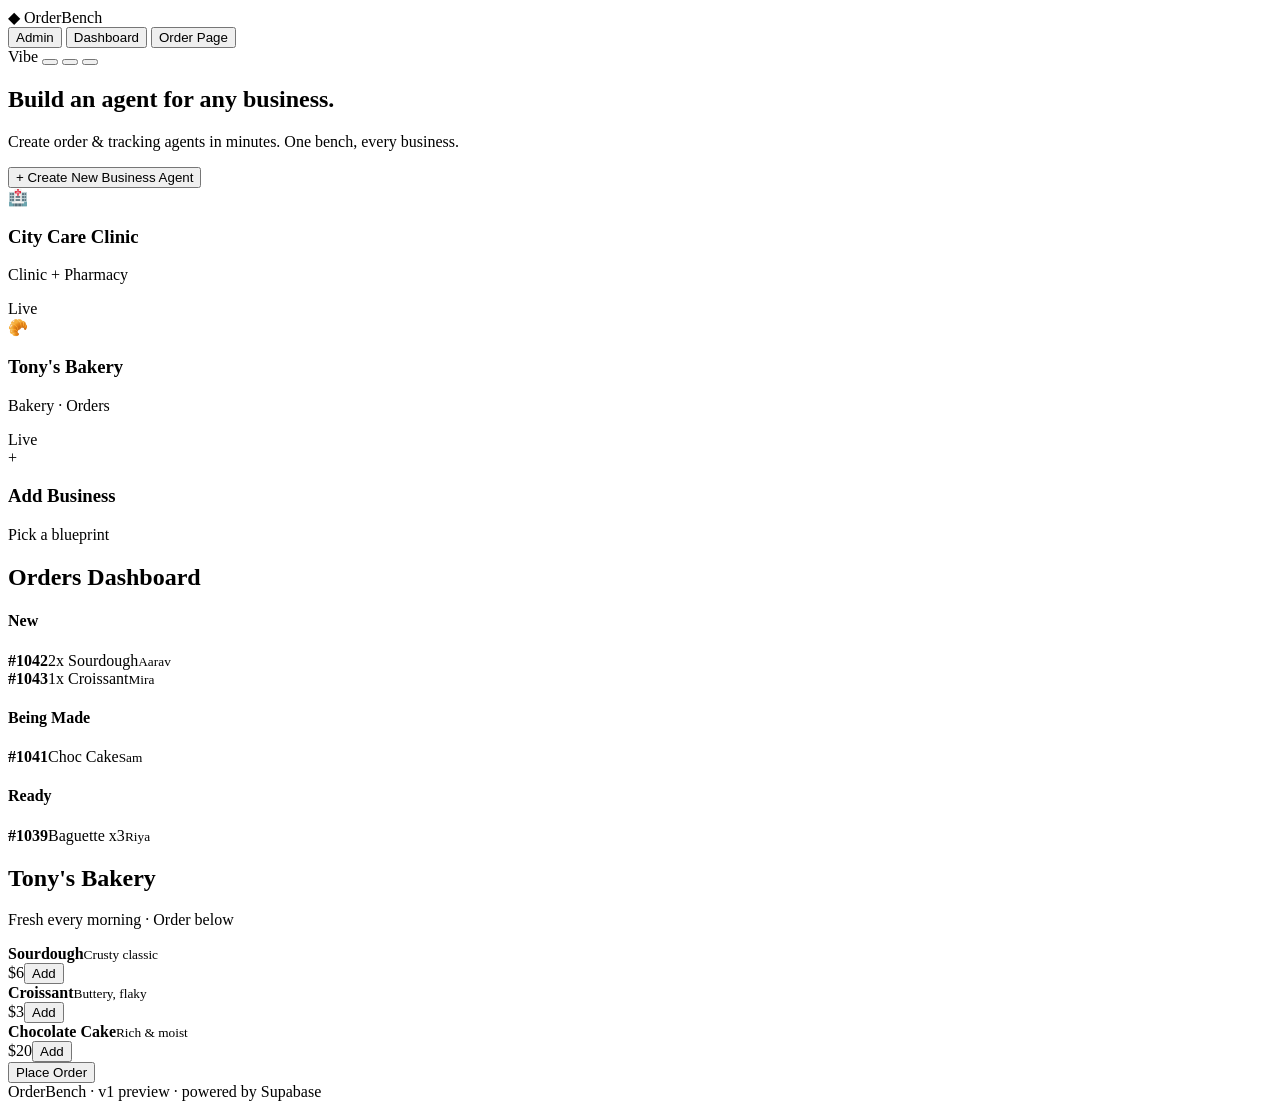
==== index.html @ 8901710a "Add files via upload" ====
<!DOCTYPE html>
<html lang="en" data-theme="metallic">
<head>
  <meta charset="UTF-8" />
  <meta name="viewport" content="width=device-width, initial-scale=1.0" />
  <meta name="theme-color" content="#1f2933" />
  <title>OrderBench — Business Agents</title>
  <link rel="stylesheet" href="css/styles.css" />
  <link rel="manifest" href="manifest.json" />
</head>
<body>
  <!-- ===== Top Navigation ===== -->
  <header class="topbar">
    <div class="brand">
      <span class="brand-mark">◆</span>
      <span class="brand-name">OrderBench</span>
    </div>
    <nav class="nav">
      <button class="nav-link active" data-screen="admin">Admin</button>
      <button class="nav-link" data-screen="staff">Dashboard</button>
      <button class="nav-link" data-screen="customer">Order Page</button>
    </nav>
    <div class="theme-switch">
      <span class="theme-label">Vibe</span>
      <button class="swatch" data-theme="warm" title="Warm"></button>
      <button class="swatch" data-theme="professional" title="Professional"></button>
      <button class="swatch active" data-theme="metallic" title="Metallic Professional"></button>
    </div>
  </header>

  <main class="stage">
    <!-- ===== ADMIN SCREEN ===== -->
    <section class="screen active" id="screen-admin">
      <div class="hero">
        <h1 class="hero-title">Build an agent for any business.</h1>
        <p class="hero-sub">Create order &amp; tracking agents in minutes. One bench, every business.</p>
        <button class="btn btn-primary pulse">+ Create New Business Agent</button>
      </div>
      <div class="grid">
        <article class="card lift">
          <div class="card-icon">🏥</div>
          <h3>City Care Clinic</h3>
          <p class="muted">Clinic + Pharmacy</p>
          <span class="pill">Live</span>
        </article>
        <article class="card lift">
          <div class="card-icon">🥐</div>
          <h3>Tony's Bakery</h3>
          <p class="muted">Bakery · Orders</p>
          <span class="pill">Live</span>
        </article>
        <article class="card lift card-dashed">
          <div class="card-icon">+</div>
          <h3>Add Business</h3>
          <p class="muted">Pick a blueprint</p>
        </article>
      </div>
    </section>

    <!-- ===== STAFF DASHBOARD ===== -->
    <section class="screen" id="screen-staff">
      <h2 class="screen-title">Orders Dashboard</h2>
      <div class="board">
        <div class="column">
          <h4 class="col-head new">New</h4>
          <div class="ticket lift"><strong>#1042</strong><span>2x Sourdough</span><small>Aarav</small></div>
          <div class="ticket lift"><strong>#1043</strong><span>1x Croissant</span><small>Mira</small></div>
        </div>
        <div class="column">
          <h4 class="col-head making">Being Made</h4>
          <div class="ticket lift"><strong>#1041</strong><span>Choc Cake</span><small>Sam</small></div>
        </div>
        <div class="column">
          <h4 class="col-head ready">Ready</h4>
          <div class="ticket lift"><strong>#1039</strong><span>Baguette x3</span><small>Riya</small></div>
        </div>
      </div>
    </section>

    <!-- ===== CUSTOMER PAGE ===== -->
    <section class="screen" id="screen-customer">
      <h2 class="screen-title">Tony's Bakery</h2>
      <p class="muted center">Fresh every morning · Order below</p>
      <div class="menu">
        <div class="menu-item lift"><div><strong>Sourdough</strong><small class="muted">Crusty classic</small></div><span class="price">$6</span><button class="btn btn-mini">Add</button></div>
        <div class="menu-item lift"><div><strong>Croissant</strong><small class="muted">Buttery, flaky</small></div><span class="price">$3</span><button class="btn btn-mini">Add</button></div>
        <div class="menu-item lift"><div><strong>Chocolate Cake</strong><small class="muted">Rich &amp; moist</small></div><span class="price">$20</span><button class="btn btn-mini">Add</button></div>
      </div>
      <button class="btn btn-primary full">Place Order</button>
    </section>
  </main>

  <footer class="foot"><span class="muted">OrderBench · v1 preview · powered by Supabase</span></footer>
  <script src="js/app.js"></script>
</body>
</html>
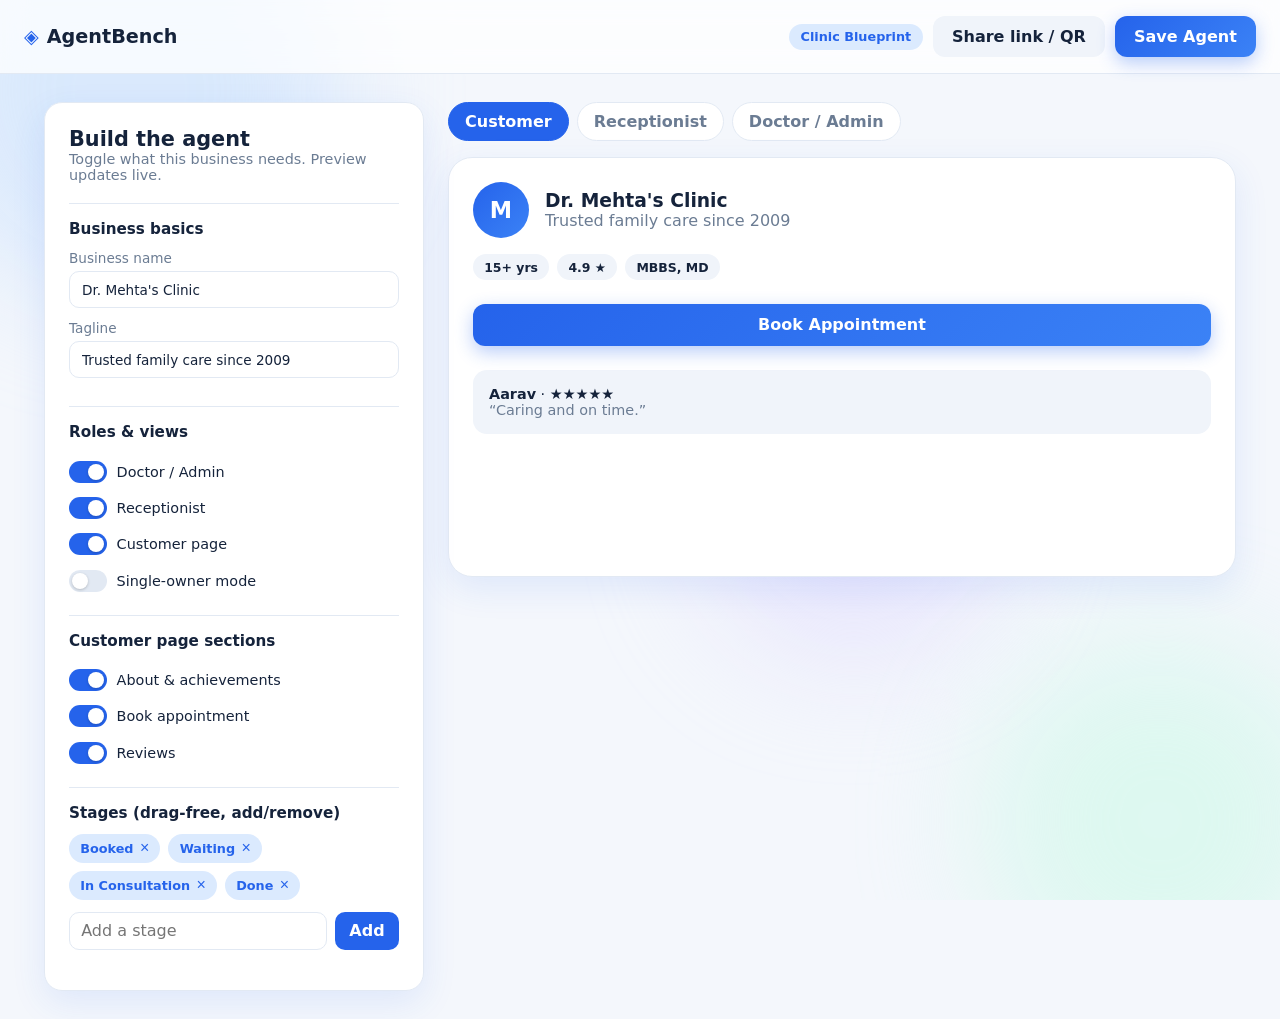
==== commit f12cdac0: "Add files via upload" ====
--- a/index.html
+++ b/index.html
@@ -1,96 +1,113 @@
 <!DOCTYPE html>
-<html lang="en" data-theme="metallic">
+<html lang="en">
 <head>
   <meta charset="UTF-8" />
   <meta name="viewport" content="width=device-width, initial-scale=1.0" />
-  <meta name="theme-color" content="#1f2933" />
-  <title>OrderBench — Business Agents</title>
+  <meta name="theme-color" content="#2563eb" />
+  <title>AgentBench — Build business agents</title>
   <link rel="stylesheet" href="css/styles.css" />
   <link rel="manifest" href="manifest.json" />
 </head>
 <body>
-  <!-- ===== Top Navigation ===== -->
+  <div class="bg-orbs" aria-hidden="true">
+    <span class="orb orb-1"></span><span class="orb orb-2"></span><span class="orb orb-3"></span>
+  </div>
+
   <header class="topbar">
-    <div class="brand">
-      <span class="brand-mark">◆</span>
-      <span class="brand-name">OrderBench</span>
-    </div>
-    <nav class="nav">
-      <button class="nav-link active" data-screen="admin">Admin</button>
-      <button class="nav-link" data-screen="staff">Dashboard</button>
-      <button class="nav-link" data-screen="customer">Order Page</button>
-    </nav>
-    <div class="theme-switch">
-      <span class="theme-label">Vibe</span>
-      <button class="swatch" data-theme="warm" title="Warm"></button>
-      <button class="swatch" data-theme="professional" title="Professional"></button>
-      <button class="swatch active" data-theme="metallic" title="Metallic Professional"></button>
+    <div class="brand"><span class="brand-mark">◈</span> AgentBench</div>
+    <div class="top-actions">
+      <span class="chip" id="bizName">Clinic Blueprint</span>
+      <button class="btn btn-ghost" id="shareBtn">Share link / QR</button>
+      <button class="btn btn-primary" id="saveBtn">Save Agent</button>
     </div>
   </header>
 
-  <main class="stage">
-    <!-- ===== ADMIN SCREEN ===== -->
-    <section class="screen active" id="screen-admin">
-      <div class="hero">
-        <h1 class="hero-title">Build an agent for any business.</h1>
-        <p class="hero-sub">Create order &amp; tracking agents in minutes. One bench, every business.</p>
-        <button class="btn btn-primary pulse">+ Create New Business Agent</button>
+  <main class="bench">
+    <!-- ===== LEFT: GUIDED PANEL ===== -->
+    <aside class="panel">
+      <h2 class="panel-title">Build the agent</h2>
+      <p class="panel-sub">Toggle what this business needs. Preview updates live.</p>
+
+      <section class="group">
+        <h3>Business basics</h3>
+        <label class="field"><span>Business name</span>
+          <input type="text" id="inpName" value="Dr. Mehta's Clinic" /></label>
+        <label class="field"><span>Tagline</span>
+          <input type="text" id="inpTag" value="Trusted family care since 2009" /></label>
+      </section>
+
+      <section class="group">
+        <h3>Roles &amp; views</h3>
+        <label class="toggle"><input type="checkbox" data-role="doctor" checked><span class="slider"></span>Doctor / Admin</label>
+        <label class="toggle"><input type="checkbox" data-role="reception" checked><span class="slider"></span>Receptionist</label>
+        <label class="toggle"><input type="checkbox" data-role="customer" checked><span class="slider"></span>Customer page</label>
+        <label class="toggle"><input type="checkbox" data-role="single"><span class="slider"></span>Single-owner mode</label>
+      </section>
+
+      <section class="group">
+        <h3>Customer page sections</h3>
+        <label class="toggle"><input type="checkbox" data-sec="about" checked><span class="slider"></span>About &amp; achievements</label>
+        <label class="toggle"><input type="checkbox" data-sec="book" checked><span class="slider"></span>Book appointment</label>
+        <label class="toggle"><input type="checkbox" data-sec="reviews" checked><span class="slider"></span>Reviews</label>
+      </section>
+
+      <section class="group">
+        <h3>Stages (drag-free, add/remove)</h3>
+        <div class="stages" id="stages">
+          <span class="stage-pill">Booked <button class="x">×</button></span>
+          <span class="stage-pill">Waiting <button class="x">×</button></span>
+          <span class="stage-pill">In Consultation <button class="x">×</button></span>
+          <span class="stage-pill">Done <button class="x">×</button></span>
+        </div>
+        <div class="add-row"><input type="text" id="newStage" placeholder="Add a stage" /><button class="btn btn-mini" id="addStage">Add</button></div>
+      </section>
+    </aside>
+
+    <!-- ===== RIGHT: LIVE PREVIEW ===== -->
+    <section class="preview">
+      <div class="preview-tabs" id="previewTabs">
+        <button class="ptab active" data-view="customer">Customer</button>
+        <button class="ptab" data-view="reception">Receptionist</button>
+        <button class="ptab" data-view="doctor">Doctor / Admin</button>
       </div>
-      <div class="grid">
-        <article class="card lift">
-          <div class="card-icon">🏥</div>
-          <h3>City Care Clinic</h3>
-          <p class="muted">Clinic + Pharmacy</p>
-          <span class="pill">Live</span>
-        </article>
-        <article class="card lift">
-          <div class="card-icon">🥐</div>
-          <h3>Tony's Bakery</h3>
-          <p class="muted">Bakery · Orders</p>
-          <span class="pill">Live</span>
-        </article>
-        <article class="card lift card-dashed">
-          <div class="card-icon">+</div>
-          <h3>Add Business</h3>
-          <p class="muted">Pick a blueprint</p>
-        </article>
-      </div>
-    </section>
 
-    <!-- ===== STAFF DASHBOARD ===== -->
-    <section class="screen" id="screen-staff">
-      <h2 class="screen-title">Orders Dashboard</h2>
-      <div class="board">
-        <div class="column">
-          <h4 class="col-head new">New</h4>
-          <div class="ticket lift"><strong>#1042</strong><span>2x Sourdough</span><small>Aarav</small></div>
-          <div class="ticket lift"><strong>#1043</strong><span>1x Croissant</span><small>Mira</small></div>
+      <div class="device">
+        <!-- Customer view -->
+        <div class="view active" id="view-customer">
+          <div class="doc-hero">
+            <div class="avatar">M</div>
+            <div><h3 id="pvName">Dr. Mehta's Clinic</h3><p class="muted" id="pvTag">Trusted family care since 2009</p></div>
+          </div>
+          <div class="badges"><span class="badge">15+ yrs</span><span class="badge">4.9 ★</span><span class="badge">MBBS, MD</span></div>
+          <button class="btn btn-primary full lively">Book Appointment</button>
+          <div class="review-card"><strong>Aarav</strong> · ★★★★★<p class="muted">“Caring and on time.”</p></div>
         </div>
-        <div class="column">
-          <h4 class="col-head making">Being Made</h4>
-          <div class="ticket lift"><strong>#1041</strong><span>Choc Cake</span><small>Sam</small></div>
+
+        <!-- Receptionist view -->
+        <div class="view" id="view-reception">
+          <h3>Today · Front Desk</h3>
+          <p class="muted">Everything on one screen — no hunting.</p>
+          <div class="queue">
+            <div class="q-row"><span class="dot blue"></span>10:00 Aarav<span class="q-act">Check in</span></div>
+            <div class="q-row"><span class="dot amber"></span>10:20 Mira<span class="q-act">Waiting</span></div>
+            <div class="q-row"><span class="dot green"></span>10:40 Sam<span class="q-act">In room</span></div>
+          </div>
         </div>
-        <div class="column">
-          <h4 class="col-head ready">Ready</h4>
-          <div class="ticket lift"><strong>#1039</strong><span>Baguette x3</span><small>Riya</small></div>
+
+        <!-- Doctor view -->
+        <div class="view" id="view-doctor">
+          <h3>Dashboard</h3>
+          <div class="stat-row">
+            <div class="stat"><b>24</b><span>Seen today</span></div>
+            <div class="stat"><b>4.9</b><span>Rating</span></div>
+            <div class="stat"><b>3</b><span>Reminders</span></div>
+          </div>
+          <div class="reminder"><span class="dot blue"></span>Call lab re: Mira's report · 2:00pm</div>
+          <div class="reminder"><span class="dot amber"></span>Review new patient notes</div>
         </div>
       </div>
     </section>
-
-    <!-- ===== CUSTOMER PAGE ===== -->
-    <section class="screen" id="screen-customer">
-      <h2 class="screen-title">Tony's Bakery</h2>
-      <p class="muted center">Fresh every morning · Order below</p>
-      <div class="menu">
-        <div class="menu-item lift"><div><strong>Sourdough</strong><small class="muted">Crusty classic</small></div><span class="price">$6</span><button class="btn btn-mini">Add</button></div>
-        <div class="menu-item lift"><div><strong>Croissant</strong><small class="muted">Buttery, flaky</small></div><span class="price">$3</span><button class="btn btn-mini">Add</button></div>
-        <div class="menu-item lift"><div><strong>Chocolate Cake</strong><small class="muted">Rich &amp; moist</small></div><span class="price">$20</span><button class="btn btn-mini">Add</button></div>
-      </div>
-      <button class="btn btn-primary full">Place Order</button>
-    </section>
   </main>
-
-  <footer class="foot"><span class="muted">OrderBench · v1 preview · powered by Supabase</span></footer>
   <script src="js/app.js"></script>
 </body>
 </html>
--- a/css/styles.css
+++ b/css/styles.css
@@ -0,0 +1,107 @@
+:root{
+  --bg:#f4f7fc; --surface:#ffffff; --surface-2:#f0f4fa;
+  --text:#15233b; --muted:#6b7c93; --border:#e2e9f3;
+  --accent:#2563eb; --accent-2:#3b82f6; --accent-soft:#dbeafe;
+  --green:#10b981; --amber:#f59e0b;
+  --radius:18px; --shadow:0 12px 34px rgba(37,99,235,.10);
+  --speed:.28s;
+}
+*{box-sizing:border-box;margin:0;padding:0}
+body{font-family:'Segoe UI',system-ui,-apple-system,sans-serif;color:var(--text);
+  background:var(--bg);min-height:100vh;overflow-x:hidden;position:relative}
+
+/* Animated background */
+.bg-orbs{position:fixed;inset:0;z-index:-1;overflow:hidden}
+.orb{position:absolute;border-radius:50%;filter:blur(60px);opacity:.5;animation:float 18s ease-in-out infinite}
+.orb-1{width:420px;height:420px;background:#bfdbfe;top:-120px;left:-80px}
+.orb-2{width:360px;height:360px;background:#c7f9e5;bottom:-100px;right:-60px;animation-delay:-6s}
+.orb-3{width:300px;height:300px;background:#ddd6fe;top:40%;left:55%;animation-delay:-12s}
+@keyframes float{0%,100%{transform:translate(0,0) scale(1)}33%{transform:translate(40px,-30px) scale(1.08)}66%{transform:translate(-30px,25px) scale(.95)}}
+
+/* Topbar */
+.topbar{display:flex;align-items:center;gap:1rem;padding:1rem 1.5rem;background:rgba(255,255,255,.75);
+  backdrop-filter:blur(14px);border-bottom:1px solid var(--border);position:sticky;top:0;z-index:10}
+.brand{font-weight:800;font-size:1.2rem;display:flex;align-items:center;gap:.5rem}
+.brand-mark{color:var(--accent);animation:spin 9s linear infinite;display:inline-block}
+@keyframes spin{to{transform:rotate(360deg)}}
+.top-actions{margin-left:auto;display:flex;align-items:center;gap:.6rem}
+.chip{background:var(--accent-soft);color:var(--accent);padding:.35rem .75rem;border-radius:99px;font-size:.8rem;font-weight:600}
+
+/* Buttons */
+.btn{font:inherit;font-weight:600;cursor:pointer;border:none;border-radius:12px;padding:.7rem 1.2rem;transition:transform var(--speed),box-shadow var(--speed),background var(--speed)}
+.btn-primary{background:linear-gradient(135deg,var(--accent),var(--accent-2));color:#fff;box-shadow:0 6px 18px rgba(37,99,235,.32)}
+.btn-primary:hover{transform:translateY(-2px);box-shadow:0 10px 26px rgba(37,99,235,.42)}
+.btn-primary:active{transform:translateY(0) scale(.98)}
+.btn-ghost{background:var(--surface-2);color:var(--text)}
+.btn-ghost:hover{transform:translateY(-2px);box-shadow:var(--shadow)}
+.btn-mini{padding:.5rem .9rem;border-radius:10px;background:var(--accent);color:#fff}
+.btn-mini:hover{transform:translateY(-2px)}
+.full{width:100%;margin:.5rem 0}
+.lively{animation:breathe 2.6s ease-in-out infinite}
+@keyframes breathe{0%,100%{box-shadow:0 6px 18px rgba(37,99,235,.32)}50%{box-shadow:0 10px 30px rgba(37,99,235,.5)}}
+
+/* Bench layout */
+.bench{display:grid;grid-template-columns:minmax(320px,380px) 1fr;gap:1.5rem;max-width:1240px;margin:0 auto;padding:1.75rem 1.5rem}
+
+/* Panel */
+.panel{background:var(--surface);border:1px solid var(--border);border-radius:var(--radius);padding:1.5rem;box-shadow:var(--shadow);height:fit-content;animation:slideIn .5s ease both}
+@keyframes slideIn{from{opacity:0;transform:translateX(-16px)}to{opacity:1;transform:none}}
+.panel-title{font-size:1.3rem}
+.panel-sub{color:var(--muted);font-size:.9rem;margin-bottom:1.25rem}
+.group{padding:1rem 0;border-top:1px solid var(--border)}
+.group h3{font-size:.95rem;margin-bottom:.75rem}
+.field{display:flex;flex-direction:column;gap:.3rem;margin-bottom:.75rem;font-size:.85rem;color:var(--muted)}
+.field input{padding:.6rem .75rem;border:1px solid var(--border);border-radius:10px;font:inherit;color:var(--text);transition:border var(--speed),box-shadow var(--speed)}
+.field input:focus{outline:none;border-color:var(--accent);box-shadow:0 0 0 3px var(--accent-soft)}
+
+/* Toggles */
+.toggle{display:flex;align-items:center;gap:.6rem;padding:.45rem 0;cursor:pointer;font-size:.9rem}
+.toggle input{display:none}
+.slider{width:38px;height:22px;border-radius:99px;background:var(--border);position:relative;transition:background var(--speed)}
+.slider::after{content:'';position:absolute;width:16px;height:16px;border-radius:50%;background:#fff;top:3px;left:3px;transition:left var(--speed);box-shadow:0 1px 3px rgba(0,0,0,.2)}
+.toggle input:checked + .slider{background:var(--accent)}
+.toggle input:checked + .slider::after{left:19px}
+
+/* Stages */
+.stages{display:flex;flex-wrap:wrap;gap:.5rem;margin-bottom:.75rem}
+.stage-pill{background:var(--accent-soft);color:var(--accent);padding:.4rem .7rem;border-radius:99px;font-size:.8rem;font-weight:600;display:flex;align-items:center;gap:.4rem;animation:pop .3s ease}
+@keyframes pop{from{transform:scale(.8);opacity:0}to{transform:scale(1);opacity:1}}
+.stage-pill .x{border:none;background:none;color:var(--accent);cursor:pointer;font-size:1rem;line-height:1}
+.add-row{display:flex;gap:.5rem}
+.add-row input{flex:1;padding:.55rem .7rem;border:1px solid var(--border);border-radius:10px;font:inherit}
+.add-row input:focus{outline:none;border-color:var(--accent);box-shadow:0 0 0 3px var(--accent-soft)}
+
+/* Preview */
+.preview{display:flex;flex-direction:column;gap:1rem}
+.preview-tabs{display:flex;gap:.5rem}
+.ptab{font:inherit;font-weight:600;border:1px solid var(--border);background:var(--surface);color:var(--muted);padding:.55rem 1rem;border-radius:99px;cursor:pointer;transition:all var(--speed)}
+.ptab:hover{color:var(--text);transform:translateY(-2px)}
+.ptab.active{background:var(--accent);color:#fff;border-color:var(--accent)}
+.device{background:var(--surface);border:1px solid var(--border);border-radius:24px;padding:1.5rem;box-shadow:var(--shadow);min-height:420px}
+.view{display:none;animation:fadeUp .4s ease both}
+.view.active{display:block}
+@keyframes fadeUp{from{opacity:0;transform:translateY(14px)}to{opacity:1;transform:none}}
+.muted{color:var(--muted)}
+
+/* Customer view */
+.doc-hero{display:flex;align-items:center;gap:1rem;margin-bottom:1rem}
+.avatar{width:56px;height:56px;border-radius:50%;background:linear-gradient(135deg,var(--accent),var(--accent-2));color:#fff;display:flex;align-items:center;justify-content:center;font-size:1.4rem;font-weight:700}
+.badges{display:flex;gap:.5rem;flex-wrap:wrap;margin-bottom:1rem}
+.badge{background:var(--surface-2);padding:.35rem .7rem;border-radius:99px;font-size:.78rem;font-weight:600}
+.review-card{background:var(--surface-2);border-radius:14px;padding:1rem;margin-top:1rem;font-size:.9rem}
+
+/* Reception view */
+.queue{display:flex;flex-direction:column;gap:.6rem;margin-top:1rem}
+.q-row{display:flex;align-items:center;gap:.7rem;background:var(--surface-2);border-radius:12px;padding:.8rem 1rem;font-weight:500}
+.q-act{margin-left:auto;font-size:.8rem;color:var(--accent);font-weight:600}
+.dot{width:10px;height:10px;border-radius:50%;flex:none}
+.dot.blue{background:var(--accent)}.dot.amber{background:var(--amber)}.dot.green{background:var(--green)}
+
+/* Doctor view */
+.stat-row{display:flex;gap:1rem;margin:1rem 0}
+.stat{flex:1;background:var(--surface-2);border-radius:14px;padding:1rem;text-align:center}
+.stat b{font-size:1.6rem;display:block;color:var(--accent)}
+.stat span{font-size:.8rem;color:var(--muted)}
+.reminder{display:flex;align-items:center;gap:.6rem;background:var(--surface-2);border-radius:12px;padding:.8rem 1rem;margin-top:.6rem;font-size:.9rem}
+
+@media(max-width:880px){.bench{grid-template-columns:1fr}.top-actions .btn-ghost{display:none}}
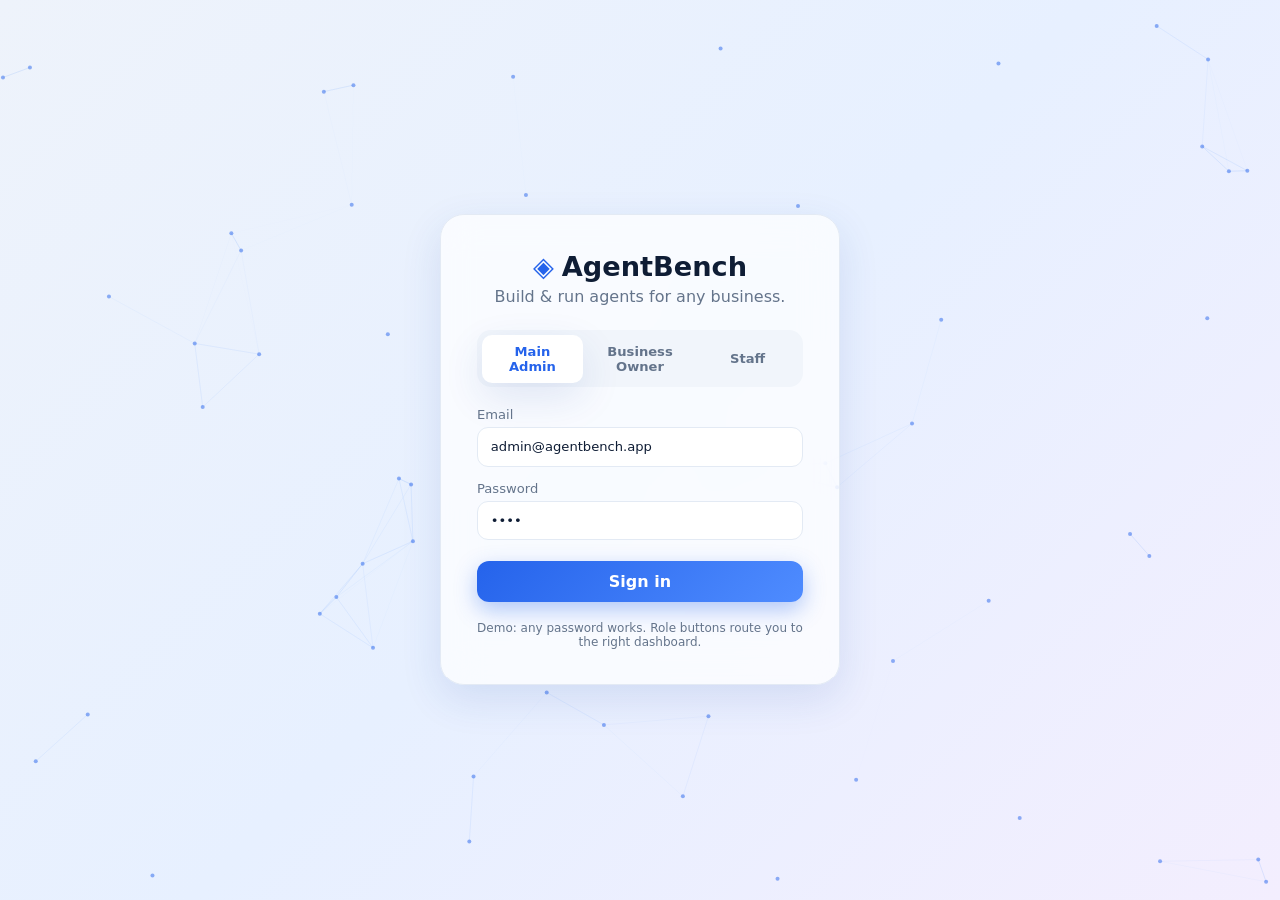
==== commit d0ead5a2: "Add files via upload" ====
--- a/index.html
+++ b/index.html
@@ -4,110 +4,31 @@
   <meta charset="UTF-8" />
   <meta name="viewport" content="width=device-width, initial-scale=1.0" />
   <meta name="theme-color" content="#2563eb" />
-  <title>AgentBench — Build business agents</title>
+  <title>AgentBench — Sign in</title>
   <link rel="stylesheet" href="css/styles.css" />
   <link rel="manifest" href="manifest.json" />
 </head>
-<body>
-  <div class="bg-orbs" aria-hidden="true">
-    <span class="orb orb-1"></span><span class="orb orb-2"></span><span class="orb orb-3"></span>
-  </div>
+<body class="auth-body">
+  <canvas id="bgCanvas" class="bg-canvas"></canvas>
+  <div class="auth-wrap">
+    <div class="auth-card">
+      <div class="brand big"><span class="brand-mark">◈</span> AgentBench</div>
+      <p class="auth-sub">Build &amp; run agents for any business.</p>
 
-  <header class="topbar">
-    <div class="brand"><span class="brand-mark">◈</span> AgentBench</div>
-    <div class="top-actions">
-      <span class="chip" id="bizName">Clinic Blueprint</span>
-      <button class="btn btn-ghost" id="shareBtn">Share link / QR</button>
-      <button class="btn btn-primary" id="saveBtn">Save Agent</button>
-    </div>
-  </header>
-
-  <main class="bench">
-    <!-- ===== LEFT: GUIDED PANEL ===== -->
-    <aside class="panel">
-      <h2 class="panel-title">Build the agent</h2>
-      <p class="panel-sub">Toggle what this business needs. Preview updates live.</p>
-
-      <section class="group">
-        <h3>Business basics</h3>
-        <label class="field"><span>Business name</span>
-          <input type="text" id="inpName" value="Dr. Mehta's Clinic" /></label>
-        <label class="field"><span>Tagline</span>
-          <input type="text" id="inpTag" value="Trusted family care since 2009" /></label>
-      </section>
-
-      <section class="group">
-        <h3>Roles &amp; views</h3>
-        <label class="toggle"><input type="checkbox" data-role="doctor" checked><span class="slider"></span>Doctor / Admin</label>
-        <label class="toggle"><input type="checkbox" data-role="reception" checked><span class="slider"></span>Receptionist</label>
-        <label class="toggle"><input type="checkbox" data-role="customer" checked><span class="slider"></span>Customer page</label>
-        <label class="toggle"><input type="checkbox" data-role="single"><span class="slider"></span>Single-owner mode</label>
-      </section>
-
-      <section class="group">
-        <h3>Customer page sections</h3>
-        <label class="toggle"><input type="checkbox" data-sec="about" checked><span class="slider"></span>About &amp; achievements</label>
-        <label class="toggle"><input type="checkbox" data-sec="book" checked><span class="slider"></span>Book appointment</label>
-        <label class="toggle"><input type="checkbox" data-sec="reviews" checked><span class="slider"></span>Reviews</label>
-      </section>
-
-      <section class="group">
-        <h3>Stages (drag-free, add/remove)</h3>
-        <div class="stages" id="stages">
-          <span class="stage-pill">Booked <button class="x">×</button></span>
-          <span class="stage-pill">Waiting <button class="x">×</button></span>
-          <span class="stage-pill">In Consultation <button class="x">×</button></span>
-          <span class="stage-pill">Done <button class="x">×</button></span>
-        </div>
-        <div class="add-row"><input type="text" id="newStage" placeholder="Add a stage" /><button class="btn btn-mini" id="addStage">Add</button></div>
-      </section>
-    </aside>
-
-    <!-- ===== RIGHT: LIVE PREVIEW ===== -->
-    <section class="preview">
-      <div class="preview-tabs" id="previewTabs">
-        <button class="ptab active" data-view="customer">Customer</button>
-        <button class="ptab" data-view="reception">Receptionist</button>
-        <button class="ptab" data-view="doctor">Doctor / Admin</button>
+      <div class="role-select">
+        <button class="role-opt active" data-as="admin">Main Admin</button>
+        <button class="role-opt" data-as="owner">Business Owner</button>
+        <button class="role-opt" data-as="staff">Staff</button>
       </div>
 
-      <div class="device">
-        <!-- Customer view -->
-        <div class="view active" id="view-customer">
-          <div class="doc-hero">
-            <div class="avatar">M</div>
-            <div><h3 id="pvName">Dr. Mehta's Clinic</h3><p class="muted" id="pvTag">Trusted family care since 2009</p></div>
-          </div>
-          <div class="badges"><span class="badge">15+ yrs</span><span class="badge">4.9 ★</span><span class="badge">MBBS, MD</span></div>
-          <button class="btn btn-primary full lively">Book Appointment</button>
-          <div class="review-card"><strong>Aarav</strong> · ★★★★★<p class="muted">“Caring and on time.”</p></div>
-        </div>
+      <label class="field"><span>Email</span><input type="email" id="email" placeholder="you@business.com" value="admin@agentbench.app" /></label>
+      <label class="field"><span>Password</span><input type="password" id="password" placeholder="••••••••" value="demo" /></label>
 
-        <!-- Receptionist view -->
-        <div class="view" id="view-reception">
-          <h3>Today · Front Desk</h3>
-          <p class="muted">Everything on one screen — no hunting.</p>
-          <div class="queue">
-            <div class="q-row"><span class="dot blue"></span>10:00 Aarav<span class="q-act">Check in</span></div>
-            <div class="q-row"><span class="dot amber"></span>10:20 Mira<span class="q-act">Waiting</span></div>
-            <div class="q-row"><span class="dot green"></span>10:40 Sam<span class="q-act">In room</span></div>
-          </div>
-        </div>
-
-        <!-- Doctor view -->
-        <div class="view" id="view-doctor">
-          <h3>Dashboard</h3>
-          <div class="stat-row">
-            <div class="stat"><b>24</b><span>Seen today</span></div>
-            <div class="stat"><b>4.9</b><span>Rating</span></div>
-            <div class="stat"><b>3</b><span>Reminders</span></div>
-          </div>
-          <div class="reminder"><span class="dot blue"></span>Call lab re: Mira's report · 2:00pm</div>
-          <div class="reminder"><span class="dot amber"></span>Review new patient notes</div>
-        </div>
-      </div>
-    </section>
-  </main>
-  <script src="js/app.js"></script>
+      <button class="btn btn-primary full lively" id="loginBtn">Sign in</button>
+      <p class="hint muted">Demo: any password works. Role buttons route you to the right dashboard.</p>
+    </div>
+  </div>
+  <script src="js/bg.js"></script>
+  <script src="js/auth.js"></script>
 </body>
 </html>
--- a/css/styles.css
+++ b/css/styles.css
@@ -1,72 +1,120 @@
 :root{
-  --bg:#f4f7fc; --surface:#ffffff; --surface-2:#f0f4fa;
-  --text:#15233b; --muted:#6b7c93; --border:#e2e9f3;
-  --accent:#2563eb; --accent-2:#3b82f6; --accent-soft:#dbeafe;
-  --green:#10b981; --amber:#f59e0b;
-  --radius:18px; --shadow:0 12px 34px rgba(37,99,235,.10);
-  --speed:.28s;
+  --bg:#eef3fb; --surface:#ffffff; --surface-2:#f1f5fb; --glass:rgba(255,255,255,.72);
+  --text:#0f1d35; --muted:#64748b; --border:#e3eaf4;
+  --accent:#2563eb; --accent-2:#4f8cff; --accent-soft:#dde9ff;
+  --green:#10b981; --amber:#f59e0b; --grey:#94a3b8;
+  --radius:18px; --shadow:0 14px 40px rgba(31,78,168,.12); --speed:.26s;
 }
 *{box-sizing:border-box;margin:0;padding:0}
-body{font-family:'Segoe UI',system-ui,-apple-system,sans-serif;color:var(--text);
-  background:var(--bg);min-height:100vh;overflow-x:hidden;position:relative}
+body{font-family:'Inter','Segoe UI',system-ui,sans-serif;color:var(--text);
+  background:linear-gradient(135deg,#eef3fb,#e7f0ff 50%,#f3eefe);min-height:100vh;overflow-x:hidden}
+.muted{color:var(--muted)}
+.bg-canvas{position:fixed;inset:0;z-index:-1}
 
-/* Animated background */
-.bg-orbs{position:fixed;inset:0;z-index:-1;overflow:hidden}
-.orb{position:absolute;border-radius:50%;filter:blur(60px);opacity:.5;animation:float 18s ease-in-out infinite}
-.orb-1{width:420px;height:420px;background:#bfdbfe;top:-120px;left:-80px}
-.orb-2{width:360px;height:360px;background:#c7f9e5;bottom:-100px;right:-60px;animation-delay:-6s}
-.orb-3{width:300px;height:300px;background:#ddd6fe;top:40%;left:55%;animation-delay:-12s}
-@keyframes float{0%,100%{transform:translate(0,0) scale(1)}33%{transform:translate(40px,-30px) scale(1.08)}66%{transform:translate(-30px,25px) scale(.95)}}
-
-/* Topbar */
-.topbar{display:flex;align-items:center;gap:1rem;padding:1rem 1.5rem;background:rgba(255,255,255,.75);
-  backdrop-filter:blur(14px);border-bottom:1px solid var(--border);position:sticky;top:0;z-index:10}
-.brand{font-weight:800;font-size:1.2rem;display:flex;align-items:center;gap:.5rem}
+.brand{font-weight:800;font-size:1.15rem;display:flex;align-items:center;gap:.5rem}
+.brand.big{font-size:1.7rem;justify-content:center;margin-bottom:.3rem}
 .brand-mark{color:var(--accent);animation:spin 9s linear infinite;display:inline-block}
 @keyframes spin{to{transform:rotate(360deg)}}
-.top-actions{margin-left:auto;display:flex;align-items:center;gap:.6rem}
-.chip{background:var(--accent-soft);color:var(--accent);padding:.35rem .75rem;border-radius:99px;font-size:.8rem;font-weight:600}
 
 /* Buttons */
 .btn{font:inherit;font-weight:600;cursor:pointer;border:none;border-radius:12px;padding:.7rem 1.2rem;transition:transform var(--speed),box-shadow var(--speed),background var(--speed)}
-.btn-primary{background:linear-gradient(135deg,var(--accent),var(--accent-2));color:#fff;box-shadow:0 6px 18px rgba(37,99,235,.32)}
-.btn-primary:hover{transform:translateY(-2px);box-shadow:0 10px 26px rgba(37,99,235,.42)}
-.btn-primary:active{transform:translateY(0) scale(.98)}
-.btn-ghost{background:var(--surface-2);color:var(--text)}
-.btn-ghost:hover{transform:translateY(-2px);box-shadow:var(--shadow)}
-.btn-mini{padding:.5rem .9rem;border-radius:10px;background:var(--accent);color:#fff}
+.btn-primary{background:linear-gradient(135deg,var(--accent),var(--accent-2));color:#fff;box-shadow:0 8px 22px rgba(37,99,235,.35)}
+.btn-primary:hover{transform:translateY(-3px);box-shadow:0 14px 30px rgba(37,99,235,.45)}
+.btn-primary:active{transform:translateY(-1px) scale(.98)}
+.btn-ghost{background:var(--surface-2);color:var(--text);box-shadow:inset 0 0 0 1px var(--border)}
+.btn-ghost:hover{transform:translateY(-3px);box-shadow:var(--shadow)}
+.btn-mini{padding:.5rem .9rem;border-radius:10px;background:var(--accent);color:#fff;font-size:.85rem}
 .btn-mini:hover{transform:translateY(-2px)}
-.full{width:100%;margin:.5rem 0}
-.lively{animation:breathe 2.6s ease-in-out infinite}
-@keyframes breathe{0%,100%{box-shadow:0 6px 18px rgba(37,99,235,.32)}50%{box-shadow:0 10px 30px rgba(37,99,235,.5)}}
+.full{width:100%;margin:.4rem 0}
+.lively{animation:breathe 2.8s ease-in-out infinite}
+@keyframes breathe{0%,100%{box-shadow:0 8px 22px rgba(37,99,235,.35)}50%{box-shadow:0 14px 36px rgba(37,99,235,.55)}}
 
-/* Bench layout */
-.bench{display:grid;grid-template-columns:minmax(320px,380px) 1fr;gap:1.5rem;max-width:1240px;margin:0 auto;padding:1.75rem 1.5rem}
+/* Login */
+.auth-body{display:flex;align-items:center;justify-content:center;padding:1.5rem}
+.auth-wrap{width:100%;max-width:400px}
+.auth-card{background:var(--glass);backdrop-filter:blur(18px);border:1px solid var(--border);border-radius:24px;padding:2.25rem;box-shadow:var(--shadow);animation:rise .6s ease both}
+@keyframes rise{from{opacity:0;transform:translateY(24px) scale(.97)}to{opacity:1;transform:none}}
+.auth-sub{text-align:center;color:var(--muted);margin-bottom:1.5rem}
+.role-select{display:flex;gap:.4rem;background:var(--surface-2);padding:.3rem;border-radius:14px;margin-bottom:1.25rem}
+.role-opt{flex:1;font:inherit;font-weight:600;font-size:.82rem;border:none;background:none;color:var(--muted);padding:.55rem;border-radius:10px;cursor:pointer;transition:all var(--speed)}
+.role-opt.active{background:#fff;color:var(--accent);box-shadow:var(--shadow)}
+.hint{font-size:.75rem;text-align:center;margin-top:.75rem}
 
-/* Panel */
-.panel{background:var(--surface);border:1px solid var(--border);border-radius:var(--radius);padding:1.5rem;box-shadow:var(--shadow);height:fit-content;animation:slideIn .5s ease both}
-@keyframes slideIn{from{opacity:0;transform:translateX(-16px)}to{opacity:1;transform:none}}
-.panel-title{font-size:1.3rem}
-.panel-sub{color:var(--muted);font-size:.9rem;margin-bottom:1.25rem}
-.group{padding:1rem 0;border-top:1px solid var(--border)}
-.group h3{font-size:.95rem;margin-bottom:.75rem}
-.field{display:flex;flex-direction:column;gap:.3rem;margin-bottom:.75rem;font-size:.85rem;color:var(--muted)}
-.field input{padding:.6rem .75rem;border:1px solid var(--border);border-radius:10px;font:inherit;color:var(--text);transition:border var(--speed),box-shadow var(--speed)}
-.field input:focus{outline:none;border-color:var(--accent);box-shadow:0 0 0 3px var(--accent-soft)}
+/* Fields */
+.field{display:flex;flex-direction:column;gap:.3rem;margin-bottom:.9rem;font-size:.82rem;color:var(--muted)}
+.field input{padding:.7rem .8rem;border:1px solid var(--border);border-radius:11px;font:inherit;color:var(--text);background:#fff;transition:border var(--speed),box-shadow var(--speed)}
+.field input:focus{outline:none;border-color:var(--accent);box-shadow:0 0 0 4px var(--accent-soft)}
+.uploader{border:1.5px dashed var(--border);border-radius:12px;padding:1.1rem;text-align:center;cursor:pointer;color:var(--muted);transition:all var(--speed)}
+.uploader:hover{border-color:var(--accent);color:var(--accent);background:var(--accent-soft)}
+
+/* App shell */
+.app-shell{display:grid;grid-template-columns:240px 1fr;min-height:100vh}
+.sidebar{background:var(--glass);backdrop-filter:blur(16px);border-right:1px solid var(--border);padding:1.5rem 1rem;display:flex;flex-direction:column;gap:.4rem}
+.side-nav{display:flex;flex-direction:column;gap:.25rem;margin-top:1.5rem}
+.side-link{text-decoration:none;color:var(--muted);padding:.7rem .9rem;border-radius:12px;font-weight:600;font-size:.92rem;transition:all var(--speed)}
+.side-link:hover{background:var(--surface-2);color:var(--text);transform:translateX(3px)}
+.side-link.active{background:var(--accent);color:#fff;box-shadow:0 6px 16px rgba(37,99,235,.35)}
+.side-link.logout{margin-top:auto;color:var(--muted)}
+.content{padding:2rem 2.25rem;overflow-y:auto}
+.page-head{display:flex;align-items:center;justify-content:space-between;margin-bottom:1.75rem;flex-wrap:wrap;gap:1rem}
+.page-head h1{font-size:1.7rem}
+.top-actions{display:flex;align-items:center;gap:.7rem}
+
+/* Glass cards */
+.card-glass{background:var(--glass);backdrop-filter:blur(16px);border:1px solid var(--border);border-radius:var(--radius);box-shadow:var(--shadow)}
+.block{padding:1.5rem;margin-bottom:1.5rem;animation:fadeUp .5s ease both}
+.block-head{display:flex;justify-content:space-between;align-items:center;margin-bottom:1.1rem}
+@keyframes fadeUp{from{opacity:0;transform:translateY(16px)}to{opacity:1;transform:none}}
+
+/* KPIs */
+.kpi-row{display:grid;grid-template-columns:repeat(auto-fit,minmax(190px,1fr));gap:1.1rem;margin-bottom:1.5rem}
+.kpi{padding:1.3rem;display:flex;flex-direction:column;gap:.3rem;transition:transform var(--speed)}
+.kpi:hover{transform:translateY(-5px)}
+.kpi-label{font-size:.82rem;color:var(--muted)}
+.kpi-val{font-size:2rem;font-weight:800;color:var(--accent)}
+.kpi-trend{font-size:.78rem;color:var(--muted)}
+.kpi-trend.up{color:var(--green)}
+
+/* Business rows */
+.biz-row{display:grid;grid-template-columns:2fr 1.2fr 1fr 1fr;gap:1rem;padding:.85rem .25rem;border-bottom:1px solid var(--border);align-items:center;font-size:.92rem}
+.biz-row.head{color:var(--muted);font-size:.78rem;text-transform:uppercase;letter-spacing:.04em}
+.biz-row:last-child{border-bottom:none}
+.tag{font-size:.74rem;font-weight:700;padding:.25rem .65rem;border-radius:99px;width:fit-content}
+.tag.green{background:#dcfce7;color:#15803d}.tag.amber{background:#fef3c7;color:#b45309}.tag.grey{background:#e2e8f0;color:#475569}
+
+/* Revenue bars */
+.bars{display:flex;align-items:flex-end;gap:1rem;height:180px;padding-top:1rem}
+.bar{flex:1;background:linear-gradient(180deg,var(--accent-2),var(--accent));border-radius:10px 10px 0 0;height:var(--h);position:relative;animation:grow 1s ease both;transition:filter var(--speed)}
+.bar:hover{filter:brightness(1.15)}
+.bar span{position:absolute;bottom:-1.5rem;left:0;right:0;text-align:center;font-size:.75rem;color:var(--muted)}
+@keyframes grow{from{height:0}to{height:var(--h)}}
 
 /* Toggles */
-.toggle{display:flex;align-items:center;gap:.6rem;padding:.45rem 0;cursor:pointer;font-size:.9rem}
+.toggle{display:flex;align-items:center;gap:.6rem;padding:.45rem 0;cursor:pointer;font-size:.9rem;font-weight:500}
+.toggle.big{font-size:.85rem;color:var(--muted)}
 .toggle input{display:none}
-.slider{width:38px;height:22px;border-radius:99px;background:var(--border);position:relative;transition:background var(--speed)}
-.slider::after{content:'';position:absolute;width:16px;height:16px;border-radius:50%;background:#fff;top:3px;left:3px;transition:left var(--speed);box-shadow:0 1px 3px rgba(0,0,0,.2)}
+.slider{width:40px;height:23px;border-radius:99px;background:var(--border);position:relative;transition:background var(--speed);flex:none}
+.slider::after{content:'';position:absolute;width:17px;height:17px;border-radius:50%;background:#fff;top:3px;left:3px;transition:left var(--speed);box-shadow:0 1px 3px rgba(0,0,0,.25)}
 .toggle input:checked + .slider{background:var(--accent)}
-.toggle input:checked + .slider::after{left:19px}
+.toggle input:checked + .slider::after{left:20px}
 
-/* Stages */
+/* Bench */
+.bench{display:grid;grid-template-columns:minmax(300px,360px) 1fr;gap:1.5rem}
+.panel{padding:1.5rem;height:fit-content;animation:slideIn .5s ease both}
+@keyframes slideIn{from{opacity:0;transform:translateX(-16px)}to{opacity:1;transform:none}}
+.group{padding:1.1rem 0;border-top:1px solid var(--border)}
+.group.first{border-top:none;padding-top:0}
+.group h3{font-size:.95rem;margin-bottom:.75rem}
+.group-head{display:flex;justify-content:space-between;align-items:center;margin-bottom:.75rem}
+.group-head h3{margin:0}
+.add-btn{width:28px;height:28px;border-radius:8px;border:none;background:var(--accent);color:#fff;font-size:1.1rem;cursor:pointer;transition:transform var(--speed)}
+.add-btn:hover{transform:scale(1.15) rotate(90deg)}
+.role-list{display:flex;flex-wrap:wrap;gap:.5rem}
+.role-chip{background:var(--accent-soft);color:var(--accent);padding:.4rem .7rem;border-radius:10px;font-size:.82rem;font-weight:600;display:flex;align-items:center;gap:.4rem;animation:pop .3s ease}
+.role-chip .x,.stage-pill .x{border:none;background:none;color:inherit;cursor:pointer;font-size:1rem;line-height:1}
+@keyframes pop{from{transform:scale(.8);opacity:0}to{transform:scale(1);opacity:1}}
 .stages{display:flex;flex-wrap:wrap;gap:.5rem;margin-bottom:.75rem}
 .stage-pill{background:var(--accent-soft);color:var(--accent);padding:.4rem .7rem;border-radius:99px;font-size:.8rem;font-weight:600;display:flex;align-items:center;gap:.4rem;animation:pop .3s ease}
-@keyframes pop{from{transform:scale(.8);opacity:0}to{transform:scale(1);opacity:1}}
-.stage-pill .x{border:none;background:none;color:var(--accent);cursor:pointer;font-size:1rem;line-height:1}
 .add-row{display:flex;gap:.5rem}
 .add-row input{flex:1;padding:.55rem .7rem;border:1px solid var(--border);border-radius:10px;font:inherit}
 .add-row input:focus{outline:none;border-color:var(--accent);box-shadow:0 0 0 3px var(--accent-soft)}
@@ -77,31 +125,28 @@
 .ptab{font:inherit;font-weight:600;border:1px solid var(--border);background:var(--surface);color:var(--muted);padding:.55rem 1rem;border-radius:99px;cursor:pointer;transition:all var(--speed)}
 .ptab:hover{color:var(--text);transform:translateY(-2px)}
 .ptab.active{background:var(--accent);color:#fff;border-color:var(--accent)}
-.device{background:var(--surface);border:1px solid var(--border);border-radius:24px;padding:1.5rem;box-shadow:var(--shadow);min-height:420px}
+.device{background:var(--surface);border:1px solid var(--border);border-radius:22px;padding:1.5rem;box-shadow:var(--shadow);min-height:400px}
 .view{display:none;animation:fadeUp .4s ease both}
 .view.active{display:block}
-@keyframes fadeUp{from{opacity:0;transform:translateY(14px)}to{opacity:1;transform:none}}
-.muted{color:var(--muted)}
+.single-mode .device{box-shadow:0 0 0 3px var(--accent-soft),var(--shadow)}
 
-/* Customer view */
 .doc-hero{display:flex;align-items:center;gap:1rem;margin-bottom:1rem}
-.avatar{width:56px;height:56px;border-radius:50%;background:linear-gradient(135deg,var(--accent),var(--accent-2));color:#fff;display:flex;align-items:center;justify-content:center;font-size:1.4rem;font-weight:700}
+.avatar{width:58px;height:58px;border-radius:50%;background:linear-gradient(135deg,var(--accent),var(--accent-2));color:#fff;display:flex;align-items:center;justify-content:center;font-size:1.4rem;font-weight:700;flex:none}
 .badges{display:flex;gap:.5rem;flex-wrap:wrap;margin-bottom:1rem}
 .badge{background:var(--surface-2);padding:.35rem .7rem;border-radius:99px;font-size:.78rem;font-weight:600}
 .review-card{background:var(--surface-2);border-radius:14px;padding:1rem;margin-top:1rem;font-size:.9rem}
-
-/* Reception view */
 .queue{display:flex;flex-direction:column;gap:.6rem;margin-top:1rem}
-.q-row{display:flex;align-items:center;gap:.7rem;background:var(--surface-2);border-radius:12px;padding:.8rem 1rem;font-weight:500}
-.q-act{margin-left:auto;font-size:.8rem;color:var(--accent);font-weight:600}
+.queue.big .q-row{padding:1rem 1.1rem}
+.q-row{display:flex;align-items:center;gap:.7rem;background:var(--surface-2);border-radius:12px;padding:.8rem 1rem;font-weight:500;transition:transform var(--speed)}
+.q-row:hover{transform:translateX(4px)}
+.q-act,.q-stage{margin-left:auto;font-size:.82rem;color:var(--accent);font-weight:600}
+.q-row .next{margin-left:.5rem}
 .dot{width:10px;height:10px;border-radius:50%;flex:none}
 .dot.blue{background:var(--accent)}.dot.amber{background:var(--amber)}.dot.green{background:var(--green)}
-
-/* Doctor view */
 .stat-row{display:flex;gap:1rem;margin:1rem 0}
 .stat{flex:1;background:var(--surface-2);border-radius:14px;padding:1rem;text-align:center}
 .stat b{font-size:1.6rem;display:block;color:var(--accent)}
 .stat span{font-size:.8rem;color:var(--muted)}
 .reminder{display:flex;align-items:center;gap:.6rem;background:var(--surface-2);border-radius:12px;padding:.8rem 1rem;margin-top:.6rem;font-size:.9rem}
 
-@media(max-width:880px){.bench{grid-template-columns:1fr}.top-actions .btn-ghost{display:none}}
+@media(max-width:900px){.app-shell{grid-template-columns:1fr}.sidebar{flex-direction:row;flex-wrap:wrap;align-items:center}.side-nav{flex-direction:row;margin-top:0}.side-link.logout{margin:0}.bench{grid-template-columns:1fr}.content{padding:1.25rem}}
